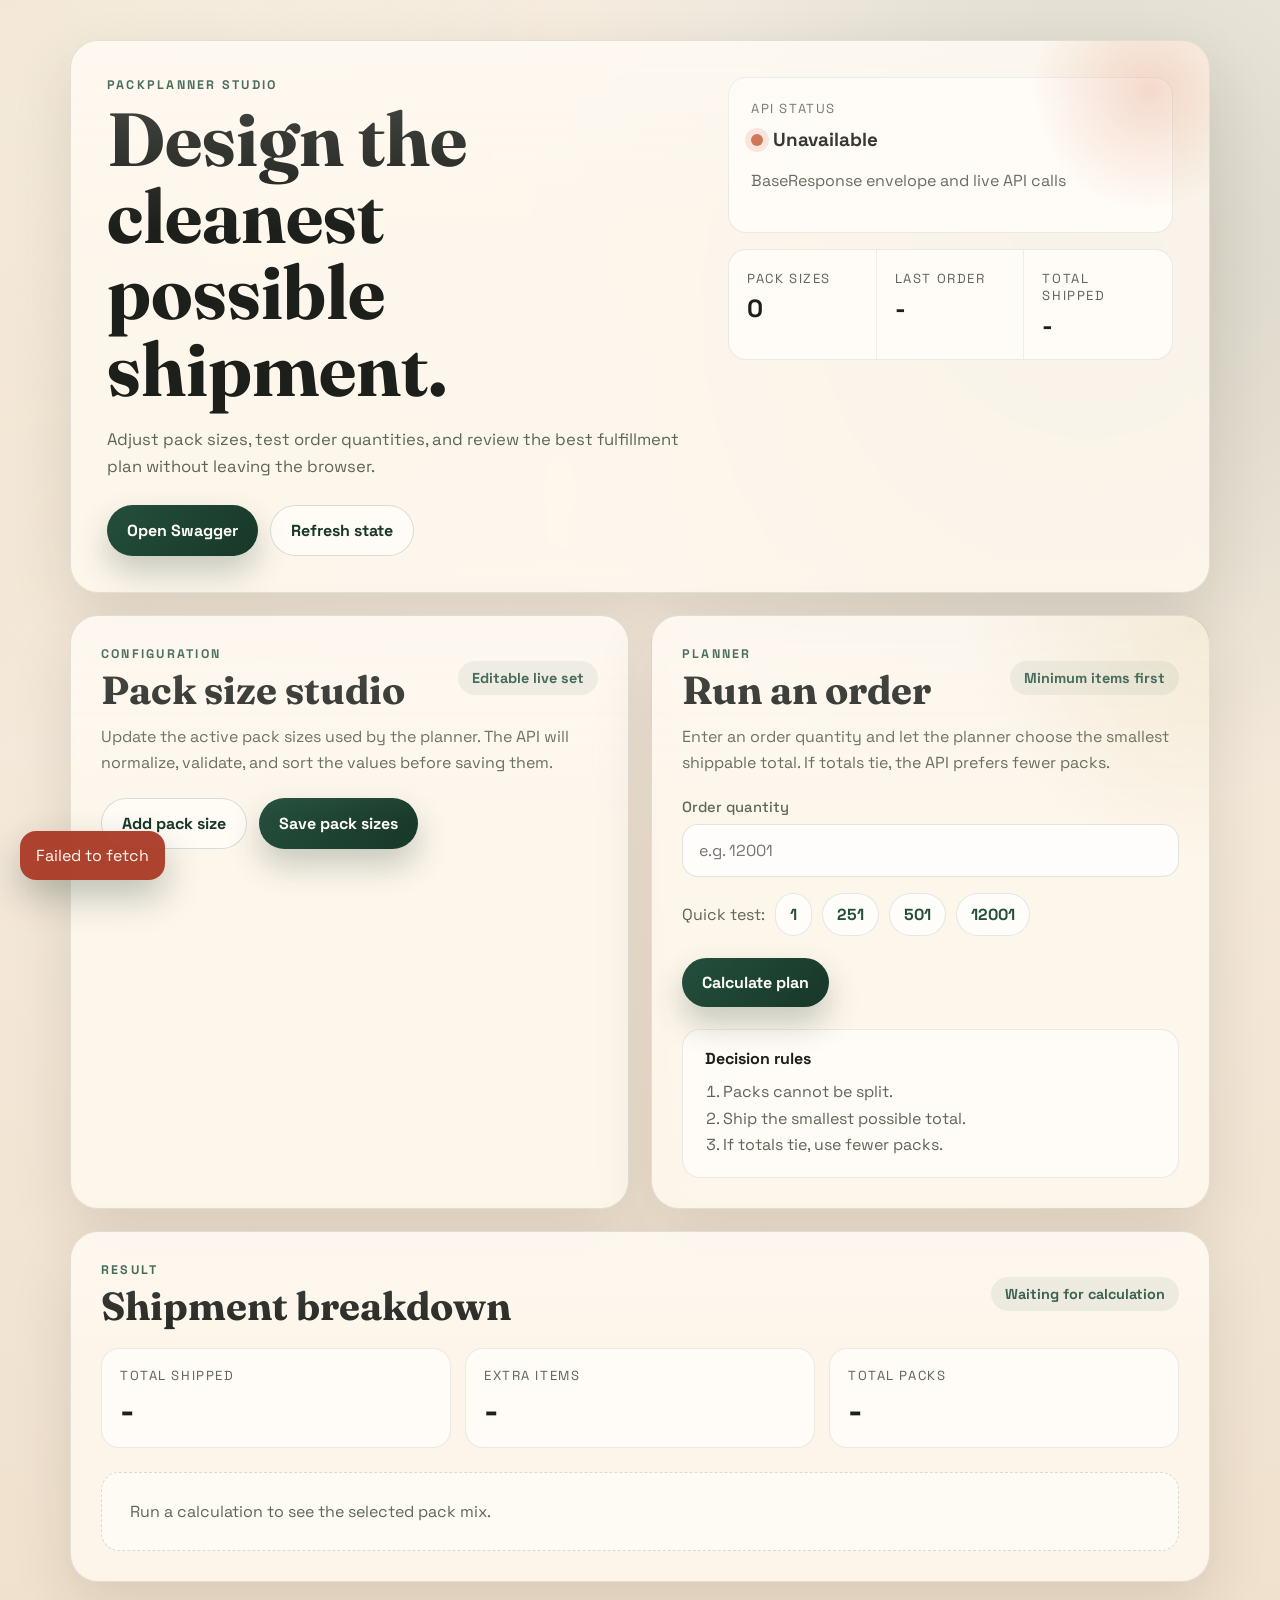
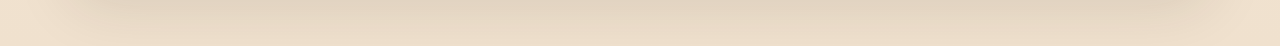
==== ui/index.html @ 1d53d8e2 "Pack planner beginning to end impl." ====
<!DOCTYPE html>
<html lang="en">
  <head>
    <meta charset="UTF-8" />
    <meta name="viewport" content="width=device-width, initial-scale=1.0" />
    <title>Pack Planner Studio</title>
    <meta
      name="description"
      content="A visual interface for configuring pack sizes and calculating the best shipment plan."
    />
    <link rel="preconnect" href="https://fonts.googleapis.com" />
    <link rel="preconnect" href="https://fonts.gstatic.com" crossorigin />
    <link
      href="https://fonts.googleapis.com/css2?family=Fraunces:wght@500;600&family=Space+Grotesk:wght@400;500;700&display=swap"
      rel="stylesheet"
    />
    <link rel="stylesheet" href="./styles.css" />
    <script src="./config.js"></script>
    <script src="./app.js" defer></script>
  </head>
  <body>
    <div class="backdrop"></div>

    <main class="shell">
      <section class="hero panel">
        <div class="hero-copy">
          <p class="eyebrow">PackPlanner Studio</p>
          <h1>Design the cleanest possible shipment.</h1>
          <p class="hero-text">
            Adjust pack sizes, test order quantities, and review the best
            fulfillment plan without leaving the browser.
          </p>

          <div class="hero-actions">
            <a class="button button-primary" id="swaggerLink" href="#">Open Swagger</a>
            <button class="button button-ghost" id="refreshButton" type="button">
              Refresh state
            </button>
          </div>
        </div>

        <div class="hero-side">
          <div class="status-card">
            <span class="status-label">API status</span>
            <div class="status-value">
              <span class="status-dot" id="statusDot"></span>
              <span id="statusText">Checking...</span>
            </div>
            <p class="status-note">BaseResponse envelope and live API calls</p>
          </div>

          <div class="summary-strip">
            <div class="summary-cell">
              <span class="summary-label">Pack sizes</span>
              <strong id="packSizeCount">0</strong>
            </div>
            <div class="summary-cell">
              <span class="summary-label">Last order</span>
              <strong id="lastOrderValue">-</strong>
            </div>
            <div class="summary-cell">
              <span class="summary-label">Total shipped</span>
              <strong id="lastShippedValue">-</strong>
            </div>
          </div>
        </div>
      </section>

      <section class="grid">
        <article class="panel panel-soft">
          <div class="section-head">
            <div>
              <p class="section-kicker">Configuration</p>
              <h2>Pack size studio</h2>
            </div>
            <span class="section-badge">Editable live set</span>
          </div>

          <p class="section-copy">
            Update the active pack sizes used by the planner. The API will
            normalize, validate, and sort the values before saving them.
          </p>

          <div class="pack-editor" id="packRows"></div>

          <div class="editor-actions">
            <button class="button button-ghost" id="addPackButton" type="button">
              Add pack size
            </button>
            <button class="button button-primary" id="savePackButton" type="button">
              Save pack sizes
            </button>
          </div>
        </article>

        <article class="panel panel-accent">
          <div class="section-head">
            <div>
              <p class="section-kicker">Planner</p>
              <h2>Run an order</h2>
            </div>
            <span class="section-badge">Minimum items first</span>
          </div>

          <p class="section-copy">
            Enter an order quantity and let the planner choose the smallest
            shippable total. If totals tie, the API prefers fewer packs.
          </p>

          <label class="field" for="orderQuantity">
            <span>Order quantity</span>
            <input
              id="orderQuantity"
              name="orderQuantity"
              type="number"
              inputmode="numeric"
              min="1"
              placeholder="e.g. 12001"
            />
          </label>

          <div class="quick-picks">
            <span>Quick test:</span>
            <button class="chip" data-order="1" type="button">1</button>
            <button class="chip" data-order="251" type="button">251</button>
            <button class="chip" data-order="501" type="button">501</button>
            <button class="chip" data-order="12001" type="button">12001</button>
          </div>

          <div class="editor-actions">
            <button class="button button-primary" id="calculateButton" type="button">
              Calculate plan
            </button>
          </div>

          <div class="rules-card">
            <p>Decision rules</p>
            <ol>
              <li>Packs cannot be split.</li>
              <li>Ship the smallest possible total.</li>
              <li>If totals tie, use fewer packs.</li>
            </ol>
          </div>
        </article>
      </section>

      <section class="panel results-panel">
        <div class="section-head">
          <div>
            <p class="section-kicker">Result</p>
            <h2>Shipment breakdown</h2>
          </div>
          <span class="section-badge" id="resultBadge">Waiting for calculation</span>
        </div>

        <div class="results-grid">
          <div class="metric-card">
            <span>Total shipped</span>
            <strong id="metricTotalItems">-</strong>
          </div>
          <div class="metric-card">
            <span>Extra items</span>
            <strong id="metricExtraItems">-</strong>
          </div>
          <div class="metric-card">
            <span>Total packs</span>
            <strong id="metricTotalPacks">-</strong>
          </div>
        </div>

        <div class="empty-state" id="emptyState">
          Run a calculation to see the selected pack mix.
        </div>

        <div class="breakdown" id="breakdown" hidden>
          <div class="breakdown-head">
            <span>Pack size</span>
            <span>Quantity</span>
          </div>
          <div id="breakdownRows"></div>
        </div>
      </section>

      <div class="toast" id="toast" hidden></div>
    </main>
  </body>
</html>
---- ui/styles.css ----
:root {
  --bg: #f6ead8;
  --paper: rgba(255, 249, 240, 0.82);
  --paper-strong: rgba(255, 252, 247, 0.92);
  --ink: #1d1f1a;
  --muted: #5f6557;
  --line: rgba(45, 63, 51, 0.12);
  --forest: #244f3c;
  --forest-strong: #183728;
  --sand: #e7cba5;
  --apricot: #da835d;
  --gold: #c49a43;
  --shadow: 0 24px 60px rgba(44, 35, 20, 0.12);
  --radius-lg: 28px;
  --radius-md: 18px;
  --radius-sm: 12px;
}

* {
  box-sizing: border-box;
}

html {
  scroll-behavior: smooth;
}

body {
  margin: 0;
  min-height: 100vh;
  color: var(--ink);
  background:
    radial-gradient(circle at top left, rgba(196, 154, 67, 0.16), transparent 36%),
    radial-gradient(circle at 85% 15%, rgba(36, 79, 60, 0.16), transparent 32%),
    linear-gradient(180deg, #f8efe4 0%, #f0e1ce 100%);
  font-family: "Space Grotesk", "Avenir Next", "Segoe UI", sans-serif;
}

.backdrop {
  position: fixed;
  inset: 0;
  pointer-events: none;
  background:
    linear-gradient(135deg, rgba(255, 255, 255, 0.25), transparent 30%),
    radial-gradient(circle at 20% 20%, rgba(255, 255, 255, 0.22), transparent 26%);
}

.shell {
  position: relative;
  max-width: 1180px;
  margin: 0 auto;
  padding: 40px 20px 64px;
}

.panel {
  position: relative;
  background: var(--paper);
  border: 1px solid var(--line);
  border-radius: var(--radius-lg);
  box-shadow: var(--shadow);
  backdrop-filter: blur(14px);
}

.panel::before {
  content: "";
  position: absolute;
  inset: 0;
  border-radius: inherit;
  background: linear-gradient(180deg, rgba(255, 255, 255, 0.24), transparent 34%);
  pointer-events: none;
}

.hero {
  display: grid;
  grid-template-columns: 1.2fr 0.9fr;
  gap: 28px;
  padding: 36px;
  overflow: hidden;
}

.hero::after {
  content: "";
  position: absolute;
  width: 240px;
  height: 240px;
  right: -60px;
  top: -70px;
  border-radius: 50%;
  background: radial-gradient(circle, rgba(218, 131, 93, 0.28), transparent 70%);
  pointer-events: none;
}

.eyebrow,
.section-kicker {
  margin: 0 0 8px;
  letter-spacing: 0.18em;
  text-transform: uppercase;
  font-size: 0.78rem;
  color: var(--forest);
  font-weight: 700;
}

.hero h1,
.section-head h2 {
  margin: 0;
  font-family: "Fraunces", Georgia, serif;
  line-height: 1.02;
}

.hero h1 {
  max-width: 10ch;
  font-size: clamp(2.6rem, 6vw, 4.7rem);
}

.hero-text,
.section-copy,
.status-note,
.footer-note p {
  color: var(--muted);
  line-height: 1.65;
}

.hero-text {
  max-width: 56ch;
  margin: 18px 0 24px;
  font-size: 1.04rem;
}

.hero-actions,
.editor-actions {
  display: flex;
  flex-wrap: wrap;
  gap: 12px;
}

.button,
.chip,
.icon-button {
  border: 0;
  border-radius: 999px;
  font: inherit;
  cursor: pointer;
  transition:
    transform 180ms ease,
    box-shadow 180ms ease,
    background-color 180ms ease,
    color 180ms ease,
    border-color 180ms ease;
}

.button {
  padding: 14px 20px;
  font-weight: 700;
  text-decoration: none;
  display: inline-flex;
  align-items: center;
  justify-content: center;
}

.button:hover,
.chip:hover,
.icon-button:hover {
  transform: translateY(-1px);
}

.button-primary {
  color: #fffdf9;
  background: linear-gradient(135deg, var(--forest) 0%, var(--forest-strong) 100%);
  box-shadow: 0 16px 32px rgba(24, 55, 40, 0.24);
}

.button-ghost {
  background: rgba(255, 255, 255, 0.58);
  color: var(--forest-strong);
  border: 1px solid rgba(36, 79, 60, 0.18);
}

.hero-side {
  display: grid;
  gap: 16px;
  align-content: start;
}

.status-card,
.summary-strip,
.metric-card,
.rules-card {
  background: var(--paper-strong);
  border: 1px solid rgba(36, 79, 60, 0.1);
  border-radius: var(--radius-md);
}

.status-card {
  padding: 22px;
}

.status-label,
.summary-label,
.metric-card span {
  display: block;
  font-size: 0.82rem;
  text-transform: uppercase;
  letter-spacing: 0.12em;
  color: var(--muted);
}

.status-value {
  display: flex;
  align-items: center;
  gap: 10px;
  margin: 10px 0 6px;
  font-size: 1.18rem;
  font-weight: 700;
}

.status-dot {
  width: 12px;
  height: 12px;
  border-radius: 50%;
  background: #a2ae96;
  box-shadow: 0 0 0 6px rgba(162, 174, 150, 0.14);
}

.status-dot.online {
  background: #2f8854;
  box-shadow: 0 0 0 6px rgba(47, 136, 84, 0.16);
}

.status-dot.offline {
  background: #cb6544;
  box-shadow: 0 0 0 6px rgba(203, 101, 68, 0.16);
}

.summary-strip {
  display: grid;
  grid-template-columns: repeat(3, 1fr);
  overflow: hidden;
}

.summary-cell {
  padding: 20px 18px;
  border-right: 1px solid rgba(36, 79, 60, 0.08);
}

.summary-cell:last-child {
  border-right: 0;
}

.summary-cell strong,
.metric-card strong {
  display: block;
  margin-top: 10px;
  font-size: 1.55rem;
  line-height: 1;
}

.grid {
  display: grid;
  grid-template-columns: repeat(2, minmax(0, 1fr));
  gap: 22px;
  margin-top: 22px;
}

.panel-soft,
.panel-accent,
.results-panel {
  padding: 30px;
}

.panel-accent {
  background:
    radial-gradient(circle at top right, rgba(196, 154, 67, 0.18), transparent 30%),
    var(--paper);
}

.section-head {
  display: flex;
  align-items: start;
  justify-content: space-between;
  gap: 16px;
}

.section-head h2 {
  font-size: clamp(1.7rem, 4vw, 2.45rem);
}

.section-badge {
  display: inline-flex;
  align-items: center;
  align-self: center;
  padding: 8px 14px;
  border-radius: 999px;
  background: rgba(36, 79, 60, 0.08);
  color: var(--forest);
  font-size: 0.9rem;
  font-weight: 700;
}

.section-copy {
  margin: 14px 0 22px;
}

.pack-editor {
  display: grid;
  gap: 12px;
}

.pack-row {
  display: grid;
  grid-template-columns: minmax(0, 1fr) auto;
  gap: 10px;
  align-items: center;
}

.field,
.pack-field {
  display: grid;
  gap: 8px;
}

.field span,
.pack-field span {
  font-size: 0.92rem;
  color: var(--muted);
  font-weight: 500;
}

input[type="number"] {
  width: 100%;
  border: 1px solid rgba(36, 79, 60, 0.14);
  border-radius: 16px;
  background: rgba(255, 255, 255, 0.74);
  color: var(--ink);
  padding: 15px 16px;
  font: inherit;
  box-shadow: inset 0 1px 0 rgba(255, 255, 255, 0.6);
}

input[type="number"]:focus {
  outline: 2px solid rgba(36, 79, 60, 0.18);
  border-color: rgba(36, 79, 60, 0.28);
}

.icon-button {
  width: 44px;
  height: 44px;
  background: rgba(218, 131, 93, 0.12);
  color: var(--apricot);
  font-size: 1.1rem;
}

.quick-picks {
  display: flex;
  flex-wrap: wrap;
  align-items: center;
  gap: 10px;
  margin: 16px 0 22px;
  color: var(--muted);
}

.chip {
  padding: 10px 14px;
  background: rgba(255, 255, 255, 0.74);
  border: 1px solid rgba(36, 79, 60, 0.12);
  color: var(--forest);
  font-weight: 700;
}

.rules-card {
  margin-top: 22px;
  padding: 18px 20px 18px 22px;
}

.rules-card p {
  margin: 0 0 10px;
  font-weight: 700;
}

.rules-card ol {
  margin: 0;
  padding-left: 18px;
  color: var(--muted);
  line-height: 1.65;
}

.results-panel {
  margin-top: 22px;
}

.results-grid {
  display: grid;
  grid-template-columns: repeat(3, minmax(0, 1fr));
  gap: 14px;
  margin-top: 22px;
}

.metric-card {
  padding: 18px 18px 20px;
}

.metric-card strong {
  font-size: 2.1rem;
}

.empty-state {
  margin-top: 24px;
  padding: 28px;
  border-radius: var(--radius-md);
  border: 1px dashed rgba(36, 79, 60, 0.18);
  color: var(--muted);
  background: rgba(255, 255, 255, 0.5);
}

.breakdown {
  margin-top: 24px;
  border-radius: var(--radius-md);
  overflow: hidden;
  border: 1px solid rgba(36, 79, 60, 0.1);
}

.breakdown-head,
.breakdown-row {
  display: grid;
  grid-template-columns: 1.6fr 0.6fr;
  gap: 14px;
  align-items: center;
}

.breakdown-head {
  padding: 16px 20px;
  background: rgba(36, 79, 60, 0.08);
  font-size: 0.82rem;
  color: var(--muted);
  text-transform: uppercase;
  letter-spacing: 0.14em;
}

.breakdown-row {
  padding: 18px 20px;
  background: rgba(255, 255, 255, 0.68);
  border-top: 1px solid rgba(36, 79, 60, 0.08);
}

.breakdown-row strong {
  display: block;
  font-size: 1.1rem;
}

.breakdown-meta {
  color: var(--muted);
  font-size: 0.92rem;
}

.quantity-pill {
  justify-self: start;
  padding: 10px 14px;
  border-radius: 999px;
  background: rgba(36, 79, 60, 0.1);
  color: var(--forest-strong);
  font-weight: 700;
}

.footer-note {
  margin-top: 18px;
  padding: 0 4px;
}

.toast {
  position: fixed;
  left: 20px;
  bottom: 20px;
  max-width: min(420px, calc(100vw - 40px));
  padding: 14px 16px;
  border-radius: 16px;
  color: #fff9f4;
  background: rgba(24, 55, 40, 0.92);
  box-shadow: 0 16px 36px rgba(24, 55, 40, 0.28);
}

.toast.error {
  background: rgba(168, 56, 36, 0.94);
}

@media (max-width: 960px) {
  .hero,
  .grid,
  .results-grid {
    grid-template-columns: 1fr;
  }

  .hero h1 {
    max-width: none;
  }

  .summary-strip {
    grid-template-columns: 1fr;
  }

  .summary-cell {
    border-right: 0;
    border-bottom: 1px solid rgba(36, 79, 60, 0.08);
  }

  .summary-cell:last-child {
    border-bottom: 0;
  }
}

@media (max-width: 640px) {
  .shell {
    padding: 18px 14px 48px;
  }

  .hero,
  .panel-soft,
  .panel-accent,
  .results-panel {
    padding: 22px;
  }

  .breakdown-head,
  .breakdown-row {
    grid-template-columns: 1fr;
  }
}
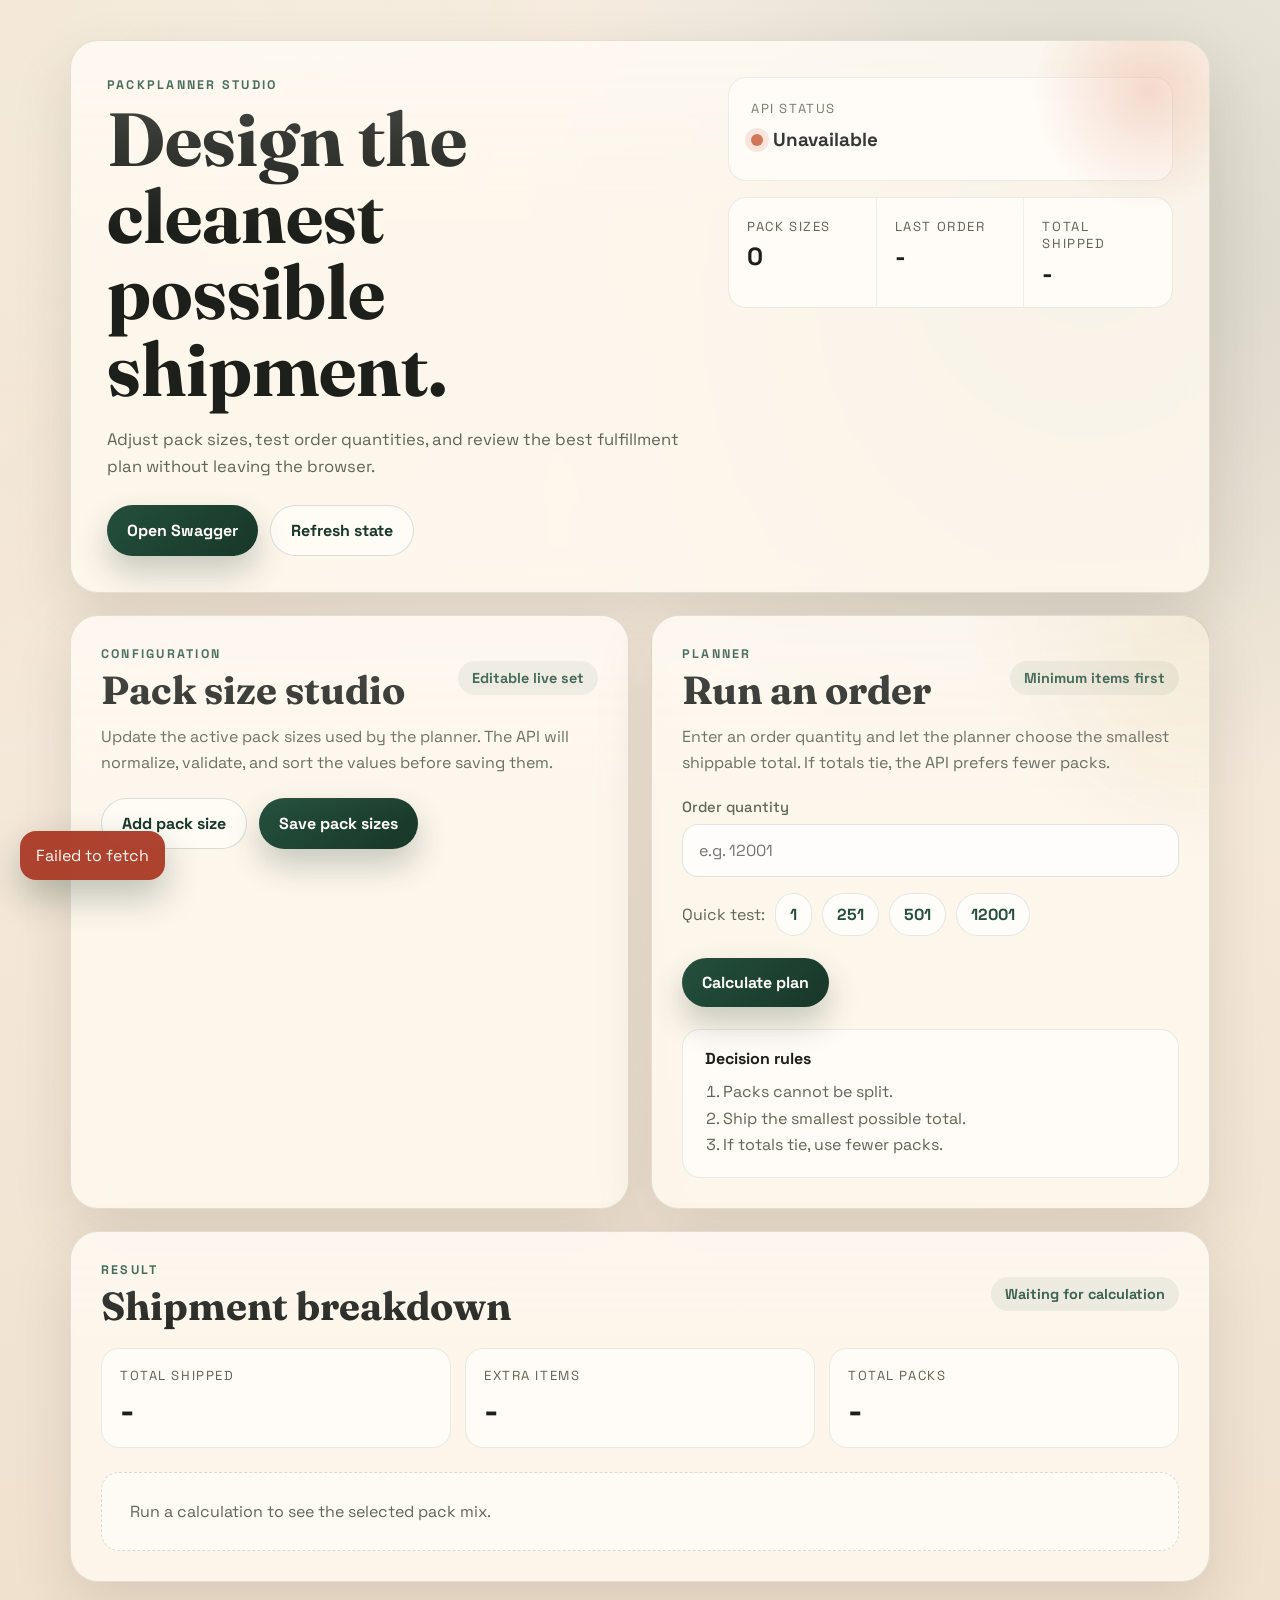
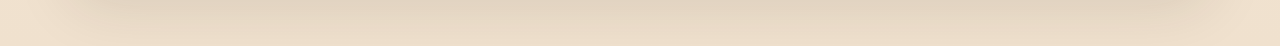
==== commit 80f2cdd3: "Readme live demo update." ====
--- a/ui/index.html
+++ b/ui/index.html
@@ -46,7 +46,6 @@
               <span class="status-dot" id="statusDot"></span>
               <span id="statusText">Checking...</span>
             </div>
-            <p class="status-note">BaseResponse envelope and live API calls</p>
           </div>
 
           <div class="summary-strip">
